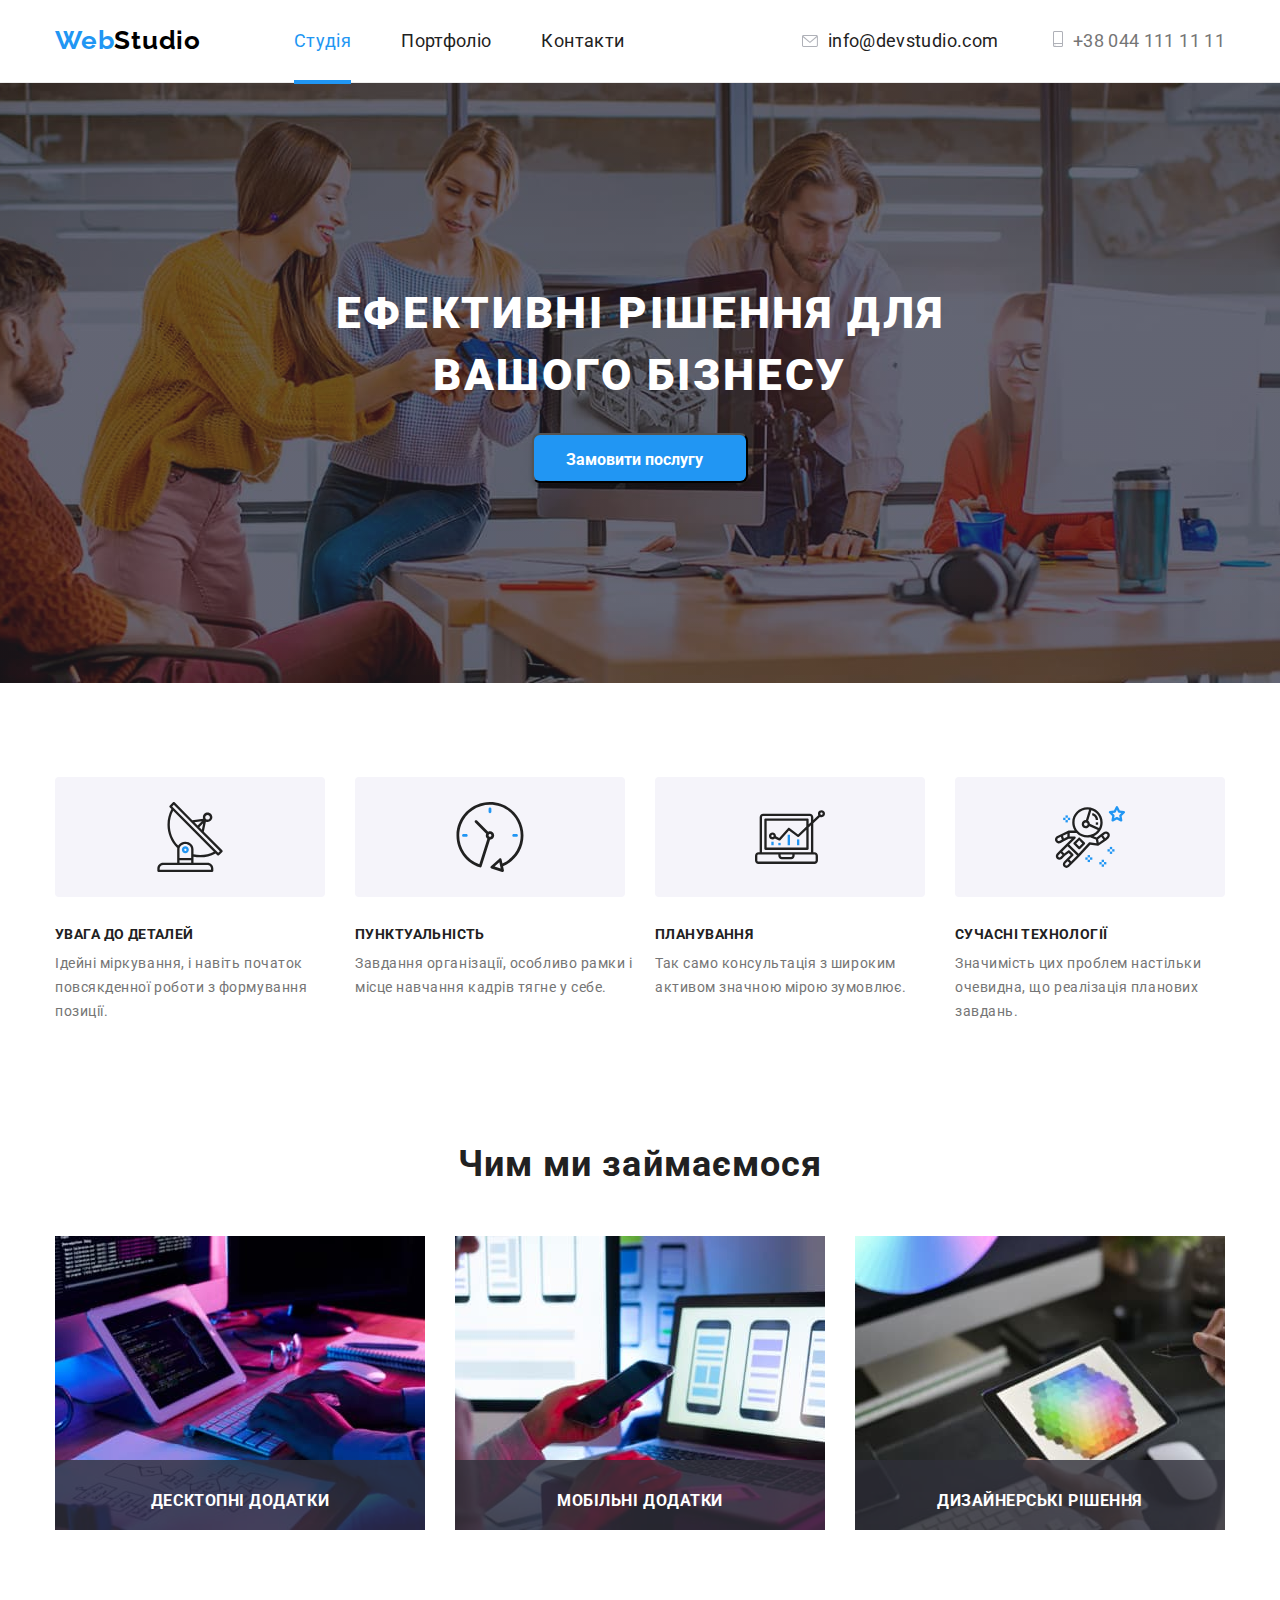
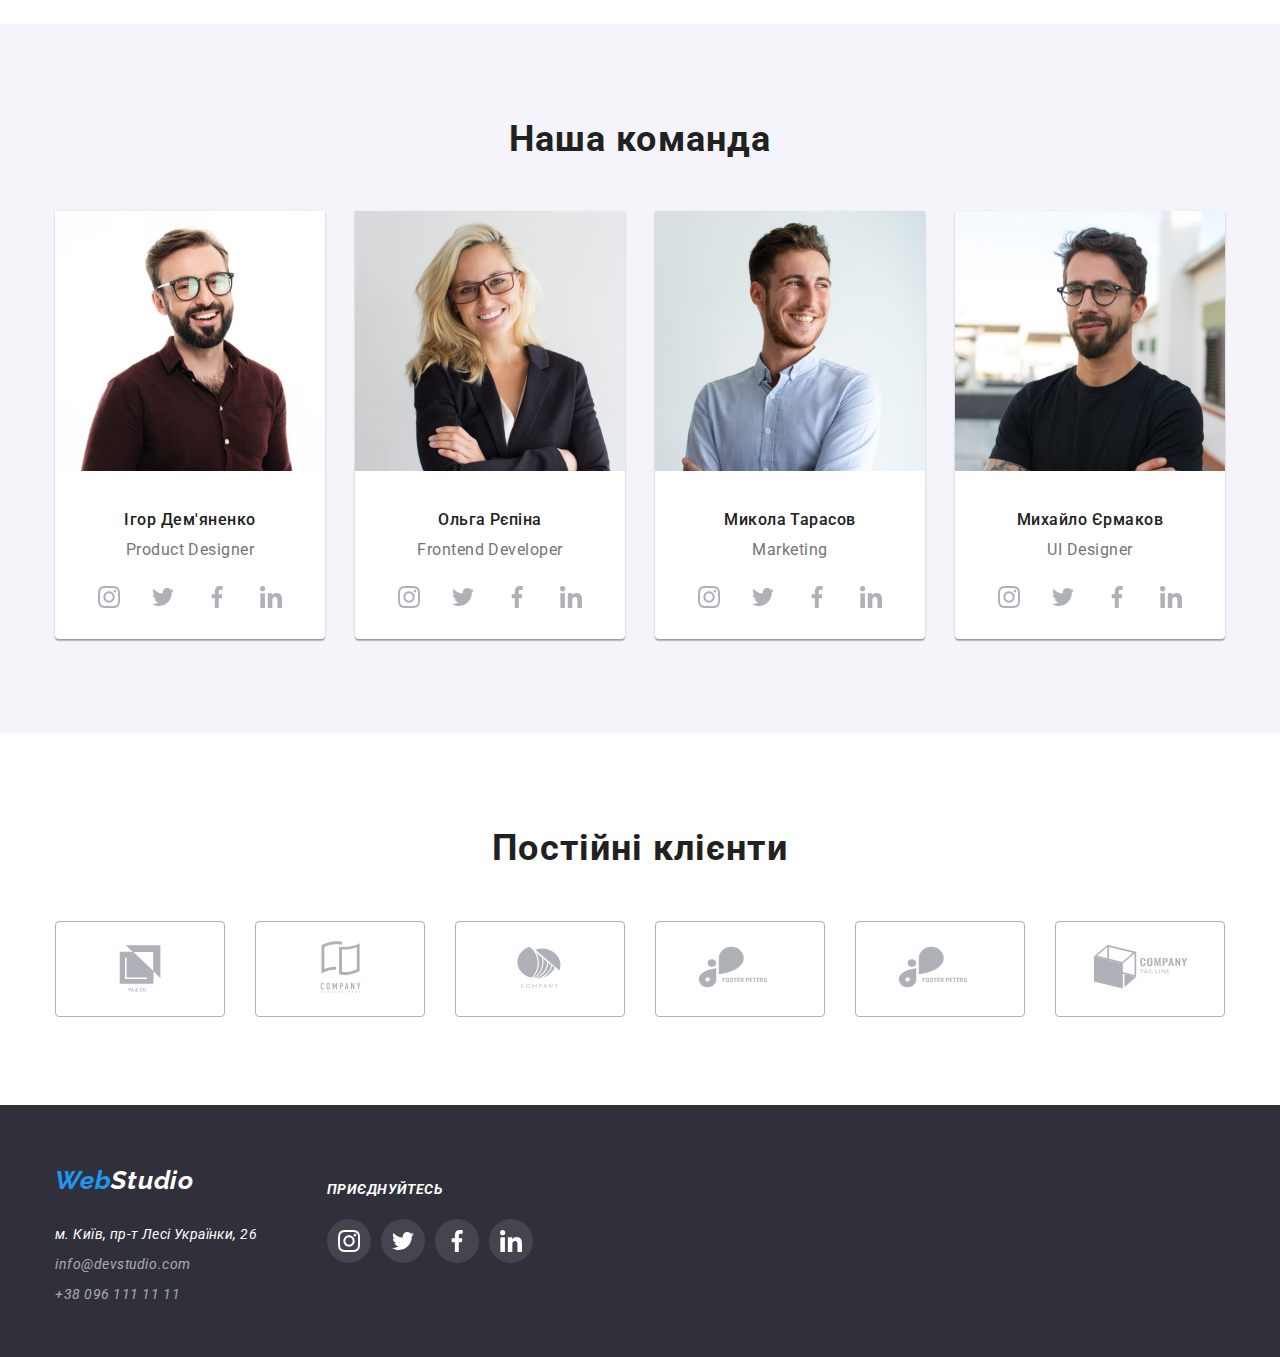
==== index.html @ 06e0d856 "hw5" ====
<!DOCTYPE html>

<html lang="uk">
  <head>
    <meta charset="UTF-8" />
    <meta http-equiv="X-UA-Compatible" content="IE=edge" />
    <meta name="viewport" content="width=device-width, initial-scale=1.0" />
    <link rel="preconnect" href="https://fonts.googleapis.com" />
    <link rel="preconnect" href="https://fonts.gstatic.com" crossorigin />
    <title>Студія</title>
    <link
      href="https://fonts.googleapis.com/css2?family=Raleway:wght@700&family=Roboto:wght@400;500;700;900&display=swap"
      rel="stylesheet"
    />
    <link
      rel="stylesheet"
      href="https://cdnjs.cloudflare.com/ajax/libs/modern-normalize/1.1.0/modern-normalize.css"
    />
    <link rel="stylesheet" href="./css/styles.css" />
  </head>

  <body class="page-body">
    <!--HEDER-->
    <header class="page-header">
      <div class="container">
        <a href="/" class="logotip">
          <span class="logo-web">Web</span
          ><span class="logo-studio">Studio</span>
        </a>
        <nav>
          <ul class="header-list list">
            <li class="item">
              <a href="./index.html" class="header-link link mail head"
                >Студія</a
              >
            </li>

            <li class="item">
              <a href="./portfolio.html" class="header-link link emphasis"
                >Портфоліо</a
              >
            </li>

            <li class="item">
              <a href="#" class="header-link link emphasis">Контакти</a>
            </li>
          </ul>
        </nav>
        <div class="header-contacts header-icon">
          <a href="mailto:info@devstudio.com" class="header-link link emphasis">
            <svg class="enveloper">
              <use href="./images/icons.svg#icon-envelope"></use></svg
            >info@devstudio.com</a
          >

          <a href="tel:+380441111111" class="tel header-link link emphasis"
            ><svg class="smartphone">
              <use
                class="emphasis"
                href="./images/icons.svg#icon-smartphone"
              ></use></svg
            >+38 044 111 11 11</a
          >
        </div>
      </div>
    </header>
    <!--замовлення послуги-->
    <main>
      <section class="order">
        <div class="container">
          <h1 class="tittle emphasis">ЕФЕКТИВНІ РІШЕННЯ ДЛЯ ВАШОГО БІЗНЕСУ</h1>
          <button class="buton emphasis" type="button" data-modal-open>
            Замовити послугу
          </button>
        </div>
      </section>

      <!--особливості команди-->
      <section class="descriptions">
        <div class="container">
          <ul class="description-list list">
            <li class="description-item">
              <a href="" class="descrip frame">
                <svg class="descrip-icon">
                  <use href="./images/icons.svg#icon-antenna"></use>
                </svg>
              </a>
              <h3 class="description emphasis">УВАГА ДО ДЕТАЛЕЙ</h3>
              <p class="description-text emphasis">
                Ідейні міркування, і навіть початок повсякденної роботи з
                формування позиції.
              </p>
            </li>

            <li class="description-item">
              <a href="" class="descrip frame">
                <svg class="descrip-icon">
                  <use href="./images/icons.svg#icon-clock"></use>
                </svg>
              </a>
              <h3 class="description emphasis">ПУНКТУАЛЬНІСТЬ</h3>

              <p class="description-text emphasis">
                Завдання організації, особливо рамки і місце навчання кадрів
                тягне у себе.
              </p>
            </li>

            <li class="description-item">
              <a href="" class="descrip frame">
                <svg class="descrip-icon">
                  <use href="./images/icons.svg#icon-diagram"></use>
                </svg>
              </a>
              <h3 class="description emphasis">ПЛАНУВАННЯ</h3>

              <p class="description-text emphasis">
                Так само консультація з широким активом значною мірою зумовлює.
              </p>
            </li>

            <li class="description-item">
              <a href="" class="descrip frame">
                <svg class="descrip-icon">
                  <use href="./images/icons.svg#icon-astronaut"></use>
                </svg>
              </a>
              <h3 class="description emphasis">СУЧАСНІ ТЕХНОЛОГІЇ</h3>
              <p class="description-text emphasis">
                Значимість цих проблем настільки очевидна, що реалізація
                планових завдань.
              </p>
            </li>
          </ul>
        </div>
      </section>

      <!--ABOUT-->
      <section class="about">
        <div class="container">
          <h3 class="work emphasis">Чим ми займаємося</h3>
          <ul class="gallery-images">
            <li class="work-img frame">
              <div class="about-work">
                <img
                  class="images-about"
                  src="./images/about1.jpg"
                  alt="keyboard"
                  width="370"
                />
                <div class="work-title emphasis frame">
                  <h3>ДЕСКТОПНІ ДОДАТКИ</h3>
                </div>
              </div>
            </li>
            <li class="work-img frame">
              <div class="about-work">
                <img
                  class="images-about"
                  src="./images/about2.jpg"
                  alt="cellphone"
                  width="370"
                />
                <div class="work-title emphasis frame">
                  <h3>МОБІЛЬНІ ДОДАТКИ</h3>
                </div>
              </div>
            </li>
            <li class="work-img frame">
              <div class="about-work">
                <img
                  class="images-about"
                  src="./images/about3.jpg"
                  alt="tablet"
                  width="370"
                />
                <div class="work-title emphasis frame">
                  <h3>ДИЗАЙНЕРСЬКІ РІШЕННЯ</h3>
                </div>
              </div>
            </li>
          </ul>
        </div>
      </section>

      <!--Команда-->
      <section class="team">
        <div class="container">
          <h3 class="our-team emphasis">Наша команда</h3>
          <ul class="gallery-team">
            <li class="team-cards frame">
              <img
                class="frame"
                src="./images/designer.jpg"
                alt="product designer"
                width="270"
              />
              <p class="team-people emphasis">Ігор Дем'яненко</p>
              <p class="team-career emphasis">Product Designer</p>
              <ul class="social-icons list">
                <li class="social-item">
                  <a href="" class="social-link">
                    <svg class="social-icon">
                      <use href="./images/icons.svg#icon-instagram"></use>
                    </svg>
                  </a>
                </li>
                <li class="social-item">
                  <a href="" class="social-link">
                    <svg class="social-icon">
                      <use href="./images/icons.svg#icon-twitter"></use>
                    </svg>
                  </a>
                </li>
                <li class="social-item">
                  <a href="" class="social-link">
                    <svg class="social-icon">
                      <use href="./images/icons.svg#icon-facebook"></use>
                    </svg>
                  </a>
                </li>
                <li class="social-item">
                  <a href="" class="social-link">
                    <svg class="social-icon">
                      <use href="./images/icons.svg#icon-linkedin"></use>
                    </svg>
                  </a>
                </li>
              </ul>
            </li>

            <li class="team-cards frame">
              <img
                class="frame"
                src="./images/developer.jpg"
                alt="frontend developer"
                width="270"
              />
              <p class="team-people emphasis">Ольга Рєпіна</p>
              <p class="team-career emphasis">Frontend Developer</p>
              <ul class="social-icons list">
                <li class="social-item">
                  <a href="" class="social-link">
                    <svg class="social-icon">
                      <use href="./images/icons.svg#icon-instagram"></use>
                    </svg>
                  </a>
                </li>
                <li class="social-item">
                  <a href="" class="social-link">
                    <svg class="social-icon">
                      <use href="./images/icons.svg#icon-twitter"></use>
                    </svg>
                  </a>
                </li>
                <li class="social-item">
                  <a href="" class="social-link">
                    <svg class="social-icon">
                      <use href="./images/icons.svg#icon-facebook"></use>
                    </svg>
                  </a>
                </li>
                <li class="social-item">
                  <a href="" class="social-link">
                    <svg class="social-icon">
                      <use href="./images/icons.svg#icon-linkedin"></use>
                    </svg>
                  </a>
                </li>
              </ul>
            </li>

            <li class="team-cards frame">
              <img
                class="frame"
                src="./images/marketing.jpg"
                alt="marketing"
                width="270"
              />
              <p class="team-people emphasis">Микола Тарасов</p>
              <p class="team-career emphasis">Marketing</p>
              <ul class="social-icons list">
                <li class="social-item">
                  <a href="" class="social-link">
                    <svg class="social-icon">
                      <use href="./images/icons.svg#icon-instagram"></use>
                    </svg>
                  </a>
                </li>
                <li class="social-item">
                  <a href="" class="social-link">
                    <svg class="social-icon">
                      <use href="./images/icons.svg#icon-twitter"></use>
                    </svg>
                  </a>
                </li>
                <li class="social-item">
                  <a href="" class="social-link">
                    <svg class="social-icon">
                      <use href="./images/icons.svg#icon-facebook"></use>
                    </svg>
                  </a>
                </li>
                <li class="social-item">
                  <a href="" class="social-link">
                    <svg class="social-icon">
                      <use href="./images/icons.svg#icon-linkedin"></use>
                    </svg>
                  </a>
                </li>
              </ul>
            </li>

            <li class="team-cards frame">
              <img
                class="frame"
                src="./images/uldesigner.jpg"
                alt="uldesigner"
                width="270"
              />
              <p class="team-people emphasis">Михайло Єрмаков</p>
              <p class="team-career emphasis">UI Designer</p>
              <ul class="social-icons list">
                <li class="social-item">
                  <a href="" class="social-link">
                    <svg class="social-icon">
                      <use href="./images/icons.svg#icon-instagram"></use>
                    </svg>
                  </a>
                </li>
                <li class="social-item">
                  <a href="" class="social-link">
                    <svg class="social-icon">
                      <use href="./images/icons.svg#icon-twitter"></use>
                    </svg>
                  </a>
                </li>
                <li class="social-item">
                  <a href="" class="social-link">
                    <svg class="social-icon">
                      <use href="./images/icons.svg#icon-facebook"></use>
                    </svg>
                  </a>
                </li>
                <li class="social-item">
                  <a href="" class="social-link">
                    <svg class="social-icon">
                      <use href="./images/icons.svg#icon-linkedin"></use>
                    </svg>
                  </a>
                </li>
              </ul>
            </li>
          </ul>
        </div>
      </section>
      <!-- Regular clients -->
      <section class="clients">
        <div class="container">
          <h3 class="clients-title emphasis">Постійні клієнти</h3>
          <ul class="regular-clients">
            <li class="client">
              <svg class="client-logo">
                <use href="./images/icons.svg#icon-logo-1"></use>
              </svg>
            </li>
            <li class="client">
              <svg class="client-logo">
                <use href="./images/icons.svg#icon-logo-2"></use>
              </svg>
            </li>
            <li class="client">
              <svg class="client-logo">
                <use href="./images/icons.svg#icon-logo-3"></use>
              </svg>
            </li>
            <li class="client">
              <svg class="client-logo">
                <use href="./images/icons.svg#icon-logo-4"></use>
              </svg>
            </li>
            <li class="client">
              <svg class="client-logo">
                <use href="./images/icons.svg#icon-logo-5"></use>
              </svg>
            </li>
            <li class="client">
              <svg class="client-logo">
                <use href="./images/icons.svg#icon-logo-6"></use>
              </svg>
            </li>
          </ul>
        </div>
      </section>
    </main>

    <!--Footer-->
    <footer class="footer">
      <div class="container cont">
        <address>
          <div class="footer-block">
            <div class="block">
              <ul class="list box">
                <li class="logotip-second">
                  <span class="logo-web-second">Web</span
                  ><span class="logo-studio-second">Studio</span>
                </li>

                <li>
                  <a
                    class="maps"
                    href="https://goo.gl/maps/9NoriihRHonXsbu39"
                    target="_blank"
                    rel="noopener noreferrer nofolow"
                    >м. Київ, пр-т Лесі Українки, 26</a
                  >
                </li>

                <li>
                  <a href="mailto:info@devstudio.com" class="contact-link"
                    >info@devstudio.com</a
                  >
                </li>

                <li>
                  <a href="tel:+380961111111" class="contact-link"
                    >+38 096 111 11 11</a
                  >
                </li>
              </ul>
            </div>
            <div class="block-one">
              <p class="add emphasis">ПРИЄДНУЙТЕСЬ</p>
              <ul class="footer-social-icons list">
                <li class="footer-icons">
                  <a href="" class="footer-link">
                    <svg class="foot-icon">
                      <use href="./images/icons.svg#icon-instagram"></use>
                    </svg>
                  </a>
                </li>
                <li class="footer-icons">
                  <a href="" class="footer-link">
                    <svg class="foot-icon">
                      <use href="./images/icons.svg#icon-twitter"></use>
                    </svg>
                  </a>
                </li>
                <li class="footer-icons">
                  <a href="" class="footer-link">
                    <svg class="foot-icon">
                      <use href="./images/icons.svg#icon-facebook"></use>
                    </svg>
                  </a>
                </li>
                <li class="footer-icons">
                  <a href="" class="footer-link">
                    <svg class="foot-icon">
                      <use href="./images/icons.svg#icon-linkedin"></use>
                    </svg>
                  </a>
                </li>
              </ul>
            </div>
          </div>
        </address>
      </div>
    </footer>
    <div class="modal-backdrop is-hidden" data-modal>
      <div class="modal">
        <div class="close-sign" data-modal-close>Х</div>
      </div>
    </div>
    <script src="./js/modal.js"></script>
  </body>
</html>
---- css/styles.css ----
:root {
  --primary-text-color: rgba(0, 0, 0, 0.8); /* вторинний колір тексту;*/
  --title-text-color: #212121; /* колір основного тексту #212121 */
  --accent-color: #2196f3; /* акцент #18A0FB */
  --pimary-white-color: #ffffff;
}

body {
  background-color: var(--primary-white-color);
  color: var(--primary-text-color);
  font-family: Roboto, sans-serif;
  letter-spacing: 0.03em;
  font-size: 18px;
  line-height: 1.67;
}

h1,
h2,
h3,
p {
  margin: 0;
}

.container {
  width: 1200px;
  margin-left: auto;
  margin-right: auto;
  padding: 0 15px;
  /*outline: 1px solid red;*/
}

.header-list {
  display: flex; /***ставить елемент ul в один рядок***/
}

/* знімає крапки */
.list {
  list-style: none;
  padding-left: 0;
  margin: 0;
}
/* робить усім li в класі лівий відступ крім першого */
.header-list .item:not(:first-child) {
  margin-left: 50px;
}
/* розтягує текст рядком */
.page-header {
  background: #ffffff;
  border-bottom: 1px solid #ececec;
}

.page-header .container {
  display: flex; /* розтягує ,блоковий елемент рядком */
  align-items: center; /*вирівнює по центру*/
}

/***задає стиль логотипу***/
.logo {
  position: absolute;
}
.logotip {
  margin-bottom: 24px;
  margin-top: 25px;
  margin-right: 93px;
  text-decoration: none;
  cursor: pointer;
}

.logotip:hover {
  text-decoration: underline #2196f3;
}
.logotip:focus {
  outline: 2px solid #2196f3;
}

.logo-web {
  font-family: "Raleway";
  font-weight: 700;
  font-size: 26px;
  line-height: 1.2;
  letter-spacing: 0.03em;
  color: #2196f3;
}

.logo-studio {
  font-family: "Raleway";
  font-weight: 700;
  font-size: 26px;
  line-height: 1.2;
  letter-spacing: 0.03em;
  color: #000000;
}

/***задає стилі студія,портфоліо,контакти***/
.header-link {
  height: 16px;
  line-height: 1.1;
  letter-spacing: 0.02em;
  color: #212121;
  margin-right: 30;
  margin-top: 32;
}

.header-link:hover,
.header-link:focus {
  color: var(--accent-color);
}

.header-list .head {
  position: relative;
}
.header-list .head::after {
  content: "";
  display: block;
  background: #2196f3;
  height: 4px;
  bottom: 0;
  left: 0;
  width: 100%;
  position: absolute;
  top: 50px;
}

.link {
  text-decoration: none;
}

/***задає стилі номеру телефону***/
.header-contacts {
  margin-left: auto;
}
.tel {
  color: #757575;
  margin-left: 50px;
}
.mail {
  color: #2196f3;
}

.enveloper {
  width: 16px;
  height: 12px;
  fill: #afb1b8;
  margin-right: 10px;
}

.smartphone {
  width: 10px;
  height: 16px;
  fill: #afb1b8;
  margin-right: 10px;
}

.smartphone:hover {
  fill: #2196f3;
}

.enveloper:hover {
  fill: #2196f3;
}

/********************** задає фон під заголовок і кнопку *************************/
.order {
  max-width: 1600px;
  height: 600px;
  padding-top: 200px;
  padding-bottom: 200px;
  margin-left: auto;
  margin-right: auto;
  background-color: #c4c4c4;

  background-image: linear-gradient(
      rgba(47, 48, 58, 0.4),
      /* задає лінійний градієнт*/ rgba(47, 48, 58, 0.4)
    ),
    url(../images/heroimg.jpg); /*вставляє картинку*/
  background-size: 1600px;
  background-repeat: no-repeat;
  background-position: center;
}

/* Ефективні рішення для вашого бізнесу */
.tittle {
  width: 696px;
  height: 120px;
  margin: 0 auto;
  justify-content: center;
  align-items: center;
  text-align: center;
  font-weight: 900;
  font-size: 44px;
  line-height: 1.4;
  letter-spacing: 0.06em;
  color: #ffffff;
  margin-bottom: 30px;
}

/* Замовити послугу*****кнопка******* */
.buton {
  width: 216px;
  height: 50px;
  left: 692px;
  top: 430px;
  display: flex;

  font-weight: 700;
  font-size: 16px;
  list-style-type: none;
  line-height: 1.9;
  text-align: center;
  color: #ffffff;

  display: flex;
  cursor: pointer;
  background: #2196f3;
  box-shadow: 0px 4px 4px rgba(0, 0, 0, 0.15);
  margin: 0 auto;
  padding: 10px 32px;
}

/*особливості команди*/
.descriptions {
  padding: 94px 0px 118px 0px;
}

.description-list {
  display: flex; /***ставить елемент ul в один рядок***/
  width: 1170px;
  height: 248px;
}

.description {
  font-weight: 700;
  font-size: 14px;
  line-height: 1.1;
  letter-spacing: 0.03em;
  text-transform: uppercase;
  color: #212121;
  margin: 0px 30px 10px 0px;
  padding-top: 0px;
}
.description:nth-child(n4) {
  margin-right: 0px;
}

.description-text {
  font-weight: 400;
  font-size: 14px;
  line-height: 1.7;
  color: #757575;
}

.descrip {
  display: flex;
  width: 270px;
  height: 120px;
  background: #f5f4fa;
  border-radius: 4px;
  margin-bottom: 30px;
  margin-right: 30px;
  align-items: center;
  justify-content: center;
}
.descrip-icon {
  width: 70px;
  height: 70px;
  fill: #212121;
}

.descrip-icon:focus,
.descrip-icon:hover {
  fill: #2196f3;
}

.emphasis:focus,
.emphasis:hover {
  text-decoration: underline 3px solid #2196f3;
}

.frame:hover {
  outline: 3px solid #2196f3;
}

/****************ABOUT**************/
.about {
  width: 1170px 0px;
}

.work {
  font-weight: 700;
  font-size: 36px;
  line-height: 1.2;
  letter-spacing: 0.03em;
  color: #212121;
  text-align: center;
  margin: 0px;
  margin-bottom: 50px;
}

.gallery-images {
  width: 1170px;
  display: flex;
  padding-bottom: 94px;
  padding-left: 0px;
  margin: 0;
  list-style: none;
}

.work-img {
  width: 370px;
  height: 294px;
  flex-basis: calc((100% - 370px) / 3);
  text-transform: uppercase;
  margin-right: 30px;
  text-align: center;
}

.work-img:nth-child(1) {
  margin-left: 0px; /*першому елементу 215рх зліва */
}

.work-img:nth-child(3) {
  margin-right: -30px; /* 3 елементу -30рх зправа */
}

.images-about {
  display: block;
}

.about-work {
  position: relative;
  overflow: hidden;
}
.work-title {
  background-color: rgba(47, 48, 58, 0.8);
  position: absolute;
  bottom: 0;
  right: 0;
  left: 0;
  align-items: center;
  color: #ffffff;
  font-size: 14px;
  width: 370px;
  height: 70px;
  padding-top: 27px;
}

/******team********/

.team {
  background: #f5f4fa;
}

.our-team {
  font-weight: 700;
  font-size: 36px;
  line-height: 1.2;
  letter-spacing: 0.03em;
  text-align: center;
  color: #212121;
  margin-top: 0px;
  margin-bottom: 50px;
  padding-top: 94px;
}

.gallery-team {
  display: flex;
  list-style: none;
  padding-bottom: 94px;
  padding-left: 0px;
  margin-top: 0px;
  margin-bottom: 0px;
}
.team-cards {
  flex-basis: calc((100% - 270px) / 4);
  margin-right: 30px;
}

.team-people {
  font-weight: 500;
  font-size: 16px;
  line-height: 1.2;
  text-align: center;
  letter-spacing: 0.03em;
  color: #212121;
  margin-top: 30px;
  margin-bottom: 10px;
}
.team-career {
  font-weight: 400;
  font-size: 16px;
  line-height: 1.2;
  text-align: center;
  letter-spacing: 0.03em;
  color: #757575;
}

.team-cards {
  width: 270px;
  height: 428px;
  background: #ffffff;
  box-shadow: 0px 1px 3px rgba(0, 0, 0, 0.12), 0px 1px 1px rgba(0, 0, 0, 0.14),
    0px 2px 1px rgba(0, 0, 0, 0.2);
  border-radius: 0px 0px 4px 4px;
  padding-bottom: 94px;
}

.team-cards:nth-child(4n) {
  margin-right: -30px; /*4 елементу -30рх зправа */
}

.gallery-team .social-icons {
  display: flex;
  margin-top: 16px;
  justify-content: center;
}

.gallery-team .social-item {
  width: 44px;
  height: 44px;
  margin-right: 10px;
  cursor: pointer;
}
.gallery-team .social-item:last-child {
  margin-right: 0px;
}

.gallery-team .social-link {
  width: 100%; /*задає розміри і властивості <a>*/
  height: 100%;
  background: #ffffff;
  border-radius: 50%;
  display: flex;
  align-items: center;
  justify-content: center;
}
.social-link:hover {
  background-color: #2196f3;
}

.social-link:hover .social-icon {
  fill: #ffffff;
}

.social-icon {
  width: 22px;
  height: 22px;
  fill: #afb1b8;
}

/***********regular clients****************/

.regular-clients {
  display: flex; /***ставить елемент ul в один рядок***/
  width: 1170px;
  height: 184px;
  list-style: none;
  cursor: pointer;
  margin: 0px;
  padding-left: 0px;
}

.clients-title {
  font-weight: 700;
  font-size: 36px;
  line-height: 1.2;
  text-align: center;
  letter-spacing: 0.03em;
  color: #212121;
  padding-bottom: 50px;
  padding-top: 94px;
}

.client {
  width: 170px;
  height: 92px;
  border: 1px solid #afb1b8;
  border-radius: 4px;
  margin-right: 30px;
  padding-bottom: 94px;
}
.client:last-child {
  margin-right: 0px;
}

.client-logo {
  fill: #afb1b8;
  width: 106px;
  height: 60px;
  margin: 16px 32px;
}
.client:hover {
  border: 1px solid #2196f3;
}

.client-logo:hover {
  fill: #2196f3;
}

/***********footer****************/
.footer {
  height: 252px;
  padding: 0;
  background: #2f303a;
}
.cont {
  display: flex;
  align-items: baseline;
}
.block {
  margin-right: 70px;
}
.footer-social-icons {
  display: flex;
}

.add {
  font-weight: 700;
  font-size: 14px;
  line-height: 1.4;
  letter-spacing: 0.03em;
  text-transform: uppercase;
  color: #ffffff;
  margin-top: 75px;
  margin-bottom: 20px;
}

.footer-block {
  display: flex;
}

.footer-icons {
  width: 44px;
  height: 44px;
  margin-right: 10px;
  cursor: pointer;
}
.footer-icons:last-child {
  margin-right: 0px;
}

.footer-link {
  width: 100%; /*задає розміри і властивості <a>*/
  height: 100%;
  background: rgba(255, 255, 255, 0.1);
  border-radius: 50%;
  display: flex;
  align-items: center;
  justify-content: center;
}
.footer-link:hover {
  background-color: #2196f3;
}
.footer-link:hover .foot-icon {
  fill: #ffffff;
}

.foot-icon {
  width: 22px;
  height: 22px;
  fill: #ffffff;
}

.maps {
  font-weight: 400;
  font-size: 14px;
  line-height: 1.7;
  letter-spacing: 0.03em;
  color: #ffffff;
  margin-bottom: 8px;

  text-decoration: none;
}
.contact-link {
  font-weight: 400;
  font-size: 14px;
  line-height: 1.7;
  color: rgba(255, 255, 255, 0.6);
  text-decoration: none;
}
.maps:hover {
  color: #2196f3;
  text-decoration: underline;
}
.contact-link:hover {
  color: #2196f3;
  text-decoration: underline;
}
.maps:focus {
  outline: 2px solid #2196f3;
}
.contact-link:focus {
  outline: 2px solid #2196f3;
}

.logotip-second {
  text-decoration: none;
  cursor: pointer;
  margin-top: 60px;
  margin-bottom: 20px;
}
.logotip-second:hover {
  text-decoration: underline #2196f3;
}
.logotip-second:focus {
  outline: 2px solid #2196f3;
}
.logo-web-second {
  font-family: "Raleway";
  font-weight: 700;
  font-size: 26px;
  line-height: 1.2;
  letter-spacing: 0.03em;
  color: #2196f3;
}
.logo-studio-second {
  font-family: "Raleway";
  font-weight: 700;
  font-size: 26px;
  line-height: 1.2;
  letter-spacing: 0.03em;
  color: #ffffff;
}

/*******************************porfolio************************************/
.btn {
  padding-top: 94px;
  padding-bottom: 94px;
}

.button-portfolio {
  height: 54px;
  top: 174px;
  display: flex;
  font-weight: 500;
  list-style-type: none;
  font-size: 16px;
  line-height: 1.6;
  text-align: center;
  color: #212121;
}

.buton,
.button-oll,
.button-web,
.button-addition,
.button-design,
.button-marceting {
  border-radius: 8px;
}

.button-oll {
  width: 73px;
  height: 38px;
  left: 515px;
  top: 208px;
  outline: none;
  border: none;
  cursor: pointer;
  font-weight: 500;
  font-size: 16px;
  line-height: 1.6;
  text-align: center;
  letter-spacing: 0.03em;
  color: #212121;
  padding: 6px 25px;
  margin: 0px 8px 0px 300px;
}

.button-oll:hover {
  outline: none;
  border: none;
  background: #2196f3;
  text-align: center;
  letter-spacing: 0.03em;
  color: #ffffff;
}
.button-oll:focus {
  outline: none;
  border: none;
  filter: drop-shadow(0px 4px 4px rgba(0, 0, 0, 0.25));
}

.button-web {
  width: 125px;
  height: 38px;
  left: 596px;
  top: 208px;
  outline: none;
  border: none;
  cursor: pointer;
  font-weight: 500;
  font-size: 16px;
  line-height: 1.6;
  text-align: center;
  letter-spacing: 0.03em;
  color: #212121;
  margin: 0px 8px 0px 0px;
}
.button-web:hover {
  outline: none;
  border: none;
  background: #2196f3;
  text-align: center;
  letter-spacing: 0.03em;
  color: #ffffff;
}
.button-web:focus {
  outline: none;
  border: none;
  filter: drop-shadow(0px 4px 4px rgba(0, 0, 0, 0.25));
}

.button-addition {
  width: 112px;
  height: 38px;
  left: 729px;
  top: 208px;
  outline: none;
  border: none;
  cursor: pointer;
  font-weight: 500;
  font-size: 16px;
  line-height: 1.6;
  text-align: center;
  letter-spacing: 0.03em;
  color: #212121;
  margin: 0px 8px 0px 0px;
}
.button-addition:hover {
  outline: none;
  border: none;
  background: #2196f3;
  text-align: center;
  letter-spacing: 0.03em;
  color: #ffffff;
}
.button-addition:focus {
  outline: none;
  border: none;
  filter: drop-shadow(0px 4px 4px rgba(0, 0, 0, 0.25));
}

.button-design {
  width: 103px;
  height: 38px;
  left: 849px;
  top: 208px;
  outline: none;
  border: none;
  cursor: pointer;
  font-weight: 500;
  font-size: 16px;
  line-height: 1.6;
  text-align: center;
  letter-spacing: 0.03em;
  color: #212121;
  margin: 0px 8px 0px 0px;
}
.button-design:hover {
  outline: none;
  border: none;
  background: #2196f3;
  text-align: center;
  letter-spacing: 0.03em;
  color: #ffffff;
}
.button-design:focus {
  outline: none;
  border: none;
  filter: drop-shadow(0px 4px 4px rgba(0, 0, 0, 0.25));
}

.button-marceting {
  width: 130px;
  height: 38px;
  left: 960px;
  top: 208px;
  outline: none;
  border: none;
  cursor: pointer;
  font-weight: 500;
  font-size: 16px;
  line-height: 1.6;
  text-align: center;
  letter-spacing: 0.03em;
  color: #212121;
  margin: 0px 8px 0px 0px;
}

.button-marceting:hover {
  outline: none;
  border: none;
  background: #2196f3;
  text-align: center;
  letter-spacing: 0.03em;
  color: #ffffff;
}
.button-marceting:focus {
  outline: none;
  border: none;
  filter: drop-shadow(0px 4px 4px rgba(0, 0, 0, 0.25));
}

.projekt-page {
  position: relative;
  cursor: pointer;
}

.img-wrapper {
  position: relative;
  overflow: hidden;
}

.pro-description {
  background: rgba(33, 150, 243, 0.9);
  position: absolute;
  width: 370px;
  height: 294px;
  top: 0;
  left: 0;
  right: 0;
  bottom: 0;
  padding: 63px 24px;
  cursor: pointer;
  display: flex;
  justify-content: center;
  align-items: center;
  color: #ffffff;
  font-size: 18px;
  line-height: 1.56;
  transform: translateY(100%);
  transition: transform 250ms cubic-bezier(0.4, 0, 0.2, 1);
}

.projekt-cards .projekt-page:hover .pro-description {
  transform: translateY(0);
}

/***************************cards********************************/
.pro {
  width: 1170px;
  display: flex;
  padding: 0px;
}

.projekt-cards {
  list-style: none; /* знімає крапки */
  display: flex; /***ставить елемент ul в один рядок***/
  flex-wrap: wrap; /*розбиває елементи по рядках*/
  margin: 0px;
  padding: 0px;
}

.projekt-cards img {
  display: block;
}

.projekt-page {
  height: 404px;
  width: 370px;
  background: #ffffff;
  border: 1px solid #eeeeee;
  margin-right: 30px;
  margin-bottom: 30px;
}
.projekt-page:nth-child(3n + 3) {
  margin-right: -15px; /*кожному третьому елементу -15рх зправа* */
}
.projekt-page:nth-child(n + 7) {
  margin-bottom: 0px; /*кожному елементу починаючи з сьомого 0рх знизу */
}

.projekt-page:hover,
.projekt-page:focus {
  border: 1px solid #eeeeee;
  box-shadow: 0px 1px 1px rgba(0, 0, 0, 0.12), 0px 4px 4px rgba(0, 0, 0, 0.06),
    1px 4px 6px rgba(0, 0, 0, 0.16);
}

.projekt {
  font-weight: 700;
  font-size: 18px;
  line-height: 2;
  color: #212121;
  margin: 20px 24px 4px;
}

.project-description {
  font-weight: 400;
  font-size: 16px;
  line-height: 1.9;
  color: #757575;
  margin: 0px 24px;
}
.picture {
  width: 370px;
  height: 294px;
  left: 1015px;
  top: 1130px;
  display: block;
}

/***************************modal********************************/
.modal-backdrop {
  position: fixed; /*задає фон під модальне вікно*/
  top: 0;
  bottom: 0;
  left: 0;
  right: 0;
  background: rgba(0, 0, 0, 0.2);
  transition: opacity 250ms, visibility 250ms;
}

.modal-backdrop.is-hidden .modal {
  opacity: 1;
  pointer-events: none;
}

.modal {
  position: absolute;
  top: 50%;
  left: 50%;
  transform: translate(-50%, -50%);
  width: 528px;
  height: 581px;
  transition: transform 250ms linear;
  background: #ffffff;
  box-shadow: 0px 1px 3px rgba(0, 0, 0, 0.12), 0px 1px 1px rgba(0, 0, 0, 0.14),
    0px 2px 1px rgba(0, 0, 0, 0.2);
  border-radius: 4px;
}

.modal .close-sign {
  position: absolute;
  display: flex;
  justify-content: center;
  cursor: pointer;
  align-items: center;
  top: 10px;
  right: 10px;
  width: 30px;
  height: 30px;
  border: 1px solid #000000;
  border-radius: 50%;
}

.is-hidden {
  visibility: hidden;
  opacity: 0;
  pointer-events: none;
}
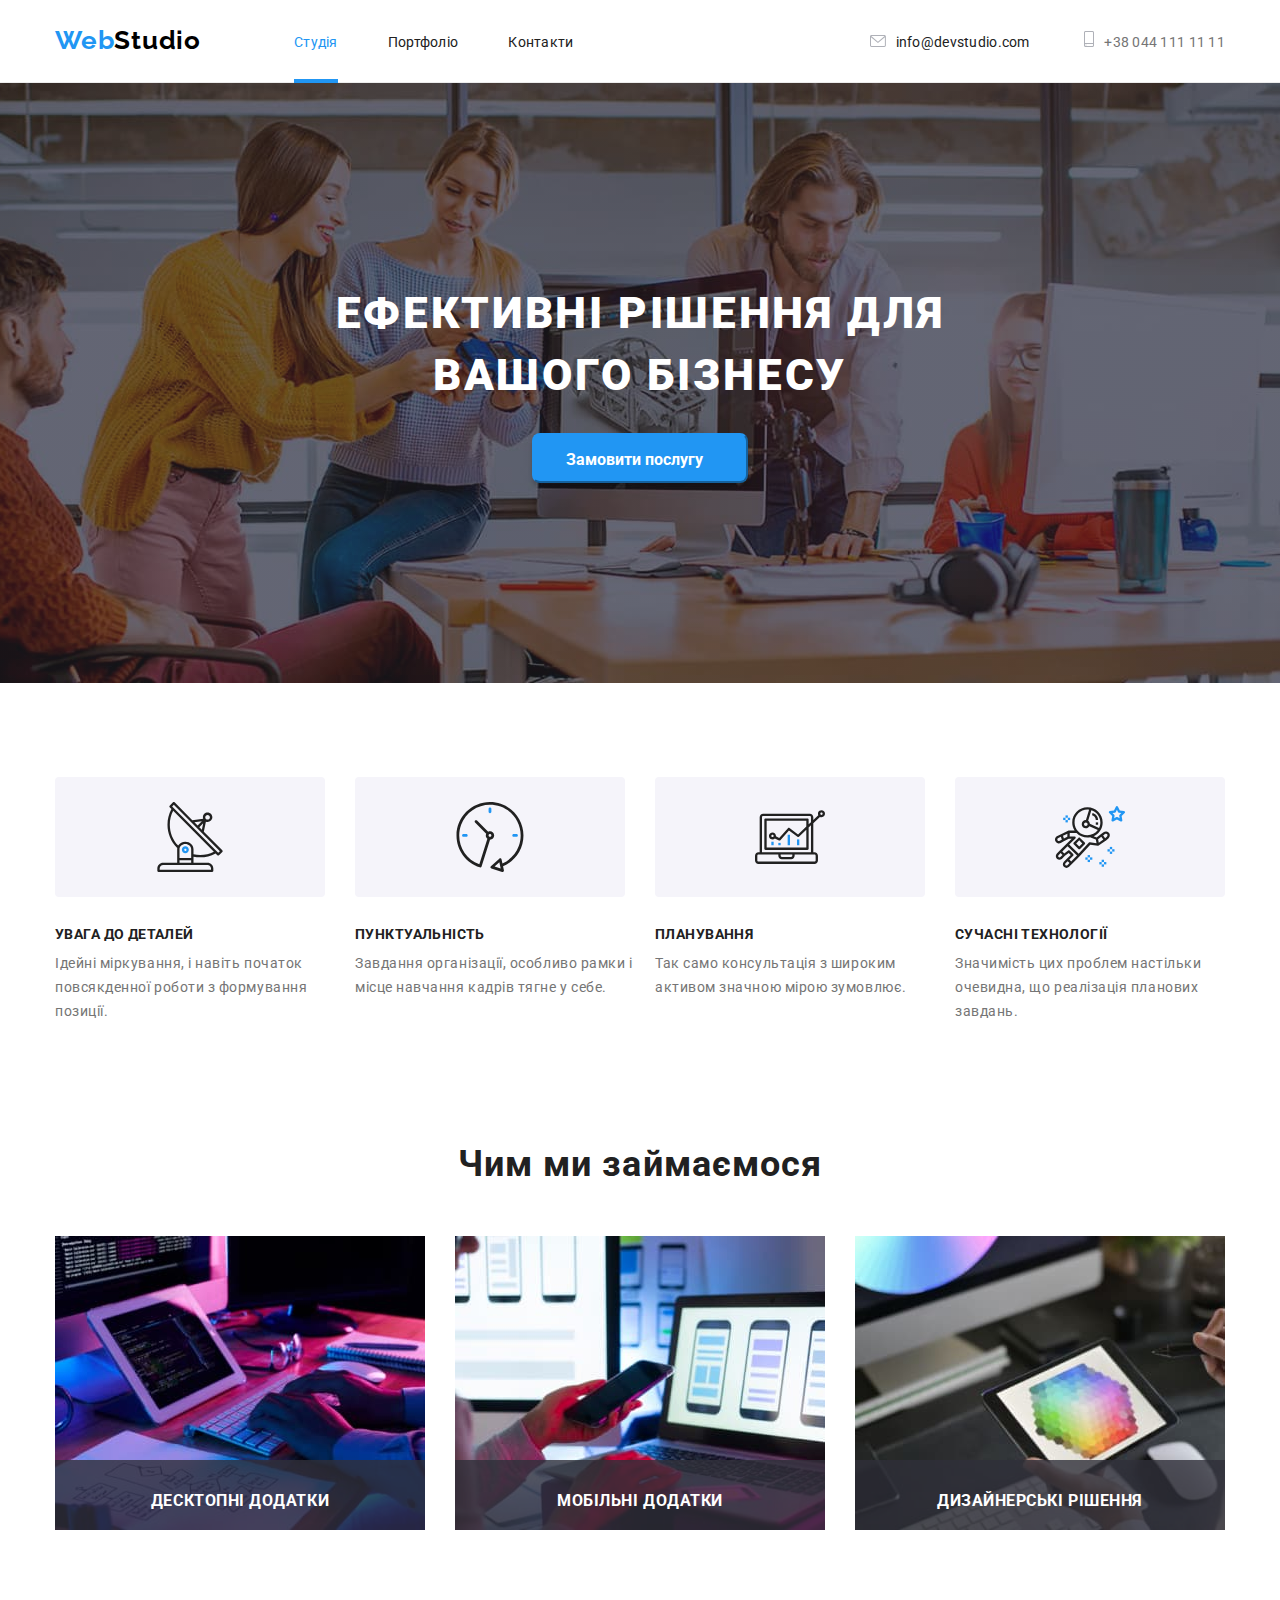
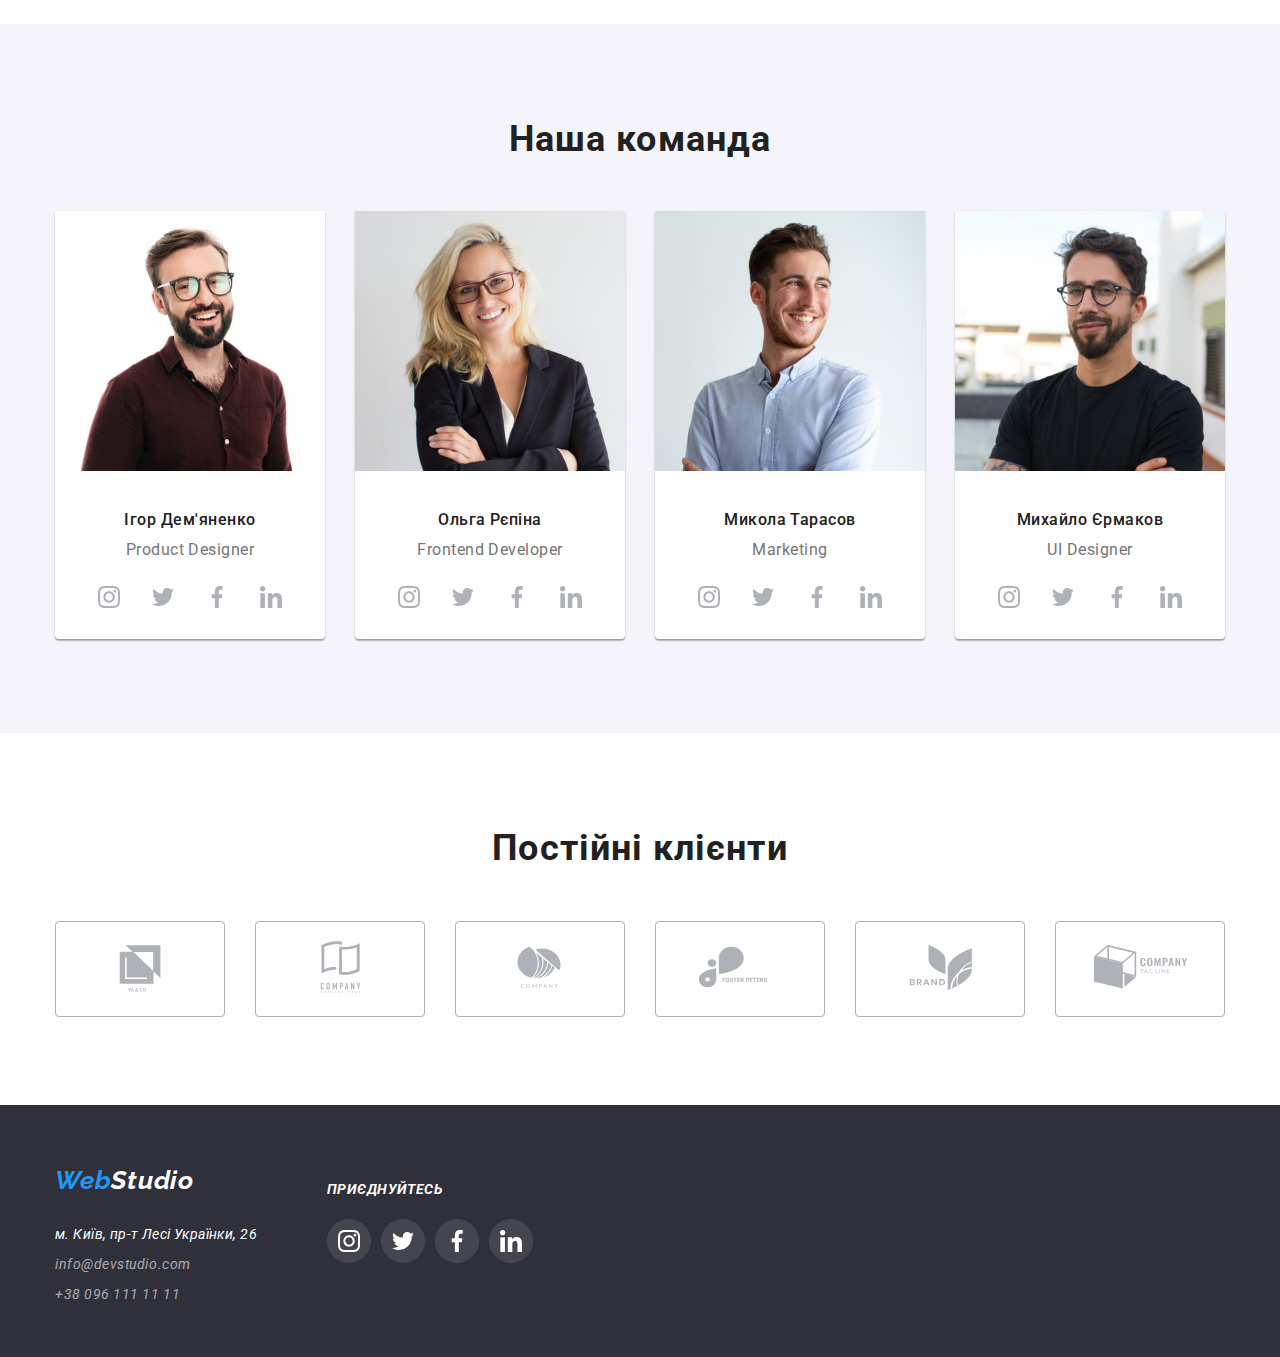
==== commit d5ee3ab3: "home work  5" ====
--- a/index.html
+++ b/index.html
@@ -36,29 +36,24 @@
             </li>
 
             <li class="item">
-              <a href="./portfolio.html" class="header-link link emphasis"
-                >Портфоліо</a
-              >
+              <a href="./portfolio.html" class="header-link link">Портфоліо</a>
             </li>
 
             <li class="item">
-              <a href="#" class="header-link link emphasis">Контакти</a>
+              <a href="#" class="header-link link">Контакти</a>
             </li>
           </ul>
         </nav>
         <div class="header-contacts header-icon">
-          <a href="mailto:info@devstudio.com" class="header-link link emphasis">
+          <a href="mailto:info@devstudio.com" class="header-link link">
             <svg class="enveloper">
               <use href="./images/icons.svg#icon-envelope"></use></svg
             >info@devstudio.com</a
           >
 
-          <a href="tel:+380441111111" class="tel header-link link emphasis"
+          <a href="tel:+380441111111" class="tel header-link link"
             ><svg class="smartphone">
-              <use
-                class="emphasis"
-                href="./images/icons.svg#icon-smartphone"
-              ></use></svg
+              <use href="./images/icons.svg#icon-smartphone"></use></svg
             >+38 044 111 11 11</a
           >
         </div>
@@ -68,8 +63,8 @@
     <main>
       <section class="order">
         <div class="container">
-          <h1 class="tittle emphasis">ЕФЕКТИВНІ РІШЕННЯ ДЛЯ ВАШОГО БІЗНЕСУ</h1>
-          <button class="buton emphasis" type="button" data-modal-open>
+          <h1 class="tittle">ЕФЕКТИВНІ РІШЕННЯ ДЛЯ ВАШОГО БІЗНЕСУ</h1>
+          <button class="buton" type="button" data-modal-open>
             Замовити послугу
           </button>
         </div>
@@ -80,53 +75,53 @@
         <div class="container">
           <ul class="description-list list">
             <li class="description-item">
-              <a href="" class="descrip frame">
+              <a href="" class="descrip">
                 <svg class="descrip-icon">
                   <use href="./images/icons.svg#icon-antenna"></use>
                 </svg>
               </a>
-              <h3 class="description emphasis">УВАГА ДО ДЕТАЛЕЙ</h3>
-              <p class="description-text emphasis">
+              <h3 class="description">УВАГА ДО ДЕТАЛЕЙ</h3>
+              <p class="description-text">
                 Ідейні міркування, і навіть початок повсякденної роботи з
                 формування позиції.
               </p>
             </li>
 
             <li class="description-item">
-              <a href="" class="descrip frame">
+              <a href="" class="descrip">
                 <svg class="descrip-icon">
                   <use href="./images/icons.svg#icon-clock"></use>
                 </svg>
               </a>
-              <h3 class="description emphasis">ПУНКТУАЛЬНІСТЬ</h3>
-
-              <p class="description-text emphasis">
+              <h3 class="description">ПУНКТУАЛЬНІСТЬ</h3>
+
+              <p class="description-text">
                 Завдання організації, особливо рамки і місце навчання кадрів
                 тягне у себе.
               </p>
             </li>
 
             <li class="description-item">
-              <a href="" class="descrip frame">
+              <a href="" class="descrip">
                 <svg class="descrip-icon">
                   <use href="./images/icons.svg#icon-diagram"></use>
                 </svg>
               </a>
-              <h3 class="description emphasis">ПЛАНУВАННЯ</h3>
-
-              <p class="description-text emphasis">
+              <h3 class="description">ПЛАНУВАННЯ</h3>
+
+              <p class="description-text">
                 Так само консультація з широким активом значною мірою зумовлює.
               </p>
             </li>
 
             <li class="description-item">
-              <a href="" class="descrip frame">
+              <a href="" class="descrip">
                 <svg class="descrip-icon">
                   <use href="./images/icons.svg#icon-astronaut"></use>
                 </svg>
               </a>
-              <h3 class="description emphasis">СУЧАСНІ ТЕХНОЛОГІЇ</h3>
-              <p class="description-text emphasis">
+              <h3 class="description">СУЧАСНІ ТЕХНОЛОГІЇ</h3>
+              <p class="description-text">
                 Значимість цих проблем настільки очевидна, що реалізація
                 планових завдань.
               </p>
@@ -138,9 +133,9 @@
       <!--ABOUT-->
       <section class="about">
         <div class="container">
-          <h3 class="work emphasis">Чим ми займаємося</h3>
+          <h3 class="work">Чим ми займаємося</h3>
           <ul class="gallery-images">
-            <li class="work-img frame">
+            <li class="work-img">
               <div class="about-work">
                 <img
                   class="images-about"
@@ -148,12 +143,12 @@
                   alt="keyboard"
                   width="370"
                 />
-                <div class="work-title emphasis frame">
+                <div class="work-title">
                   <h3>ДЕСКТОПНІ ДОДАТКИ</h3>
                 </div>
               </div>
             </li>
-            <li class="work-img frame">
+            <li class="work-img">
               <div class="about-work">
                 <img
                   class="images-about"
@@ -161,12 +156,12 @@
                   alt="cellphone"
                   width="370"
                 />
-                <div class="work-title emphasis frame">
+                <div class="work-title">
                   <h3>МОБІЛЬНІ ДОДАТКИ</h3>
                 </div>
               </div>
             </li>
-            <li class="work-img frame">
+            <li class="work-img">
               <div class="about-work">
                 <img
                   class="images-about"
@@ -174,7 +169,7 @@
                   alt="tablet"
                   width="370"
                 />
-                <div class="work-title emphasis frame">
+                <div class="work-title">
                   <h3>ДИЗАЙНЕРСЬКІ РІШЕННЯ</h3>
                 </div>
               </div>
@@ -186,17 +181,16 @@
       <!--Команда-->
       <section class="team">
         <div class="container">
-          <h3 class="our-team emphasis">Наша команда</h3>
+          <h3 class="our-team">Наша команда</h3>
           <ul class="gallery-team">
-            <li class="team-cards frame">
+            <li class="team-cards">
               <img
-                class="frame"
                 src="./images/designer.jpg"
                 alt="product designer"
                 width="270"
               />
-              <p class="team-people emphasis">Ігор Дем'яненко</p>
-              <p class="team-career emphasis">Product Designer</p>
+              <p class="team-people">Ігор Дем'яненко</p>
+              <p class="team-career">Product Designer</p>
               <ul class="social-icons list">
                 <li class="social-item">
                   <a href="" class="social-link">
@@ -229,15 +223,14 @@
               </ul>
             </li>
 
-            <li class="team-cards frame">
+            <li class="team-cards">
               <img
-                class="frame"
                 src="./images/developer.jpg"
                 alt="frontend developer"
                 width="270"
               />
-              <p class="team-people emphasis">Ольга Рєпіна</p>
-              <p class="team-career emphasis">Frontend Developer</p>
+              <p class="team-people">Ольга Рєпіна</p>
+              <p class="team-career">Frontend Developer</p>
               <ul class="social-icons list">
                 <li class="social-item">
                   <a href="" class="social-link">
@@ -270,15 +263,10 @@
               </ul>
             </li>
 
-            <li class="team-cards frame">
-              <img
-                class="frame"
-                src="./images/marketing.jpg"
-                alt="marketing"
-                width="270"
-              />
-              <p class="team-people emphasis">Микола Тарасов</p>
-              <p class="team-career emphasis">Marketing</p>
+            <li class="team-cards">
+              <img src="./images/marketing.jpg" alt="marketing" width="270" />
+              <p class="team-people">Микола Тарасов</p>
+              <p class="team-career">Marketing</p>
               <ul class="social-icons list">
                 <li class="social-item">
                   <a href="" class="social-link">
@@ -311,15 +299,10 @@
               </ul>
             </li>
 
-            <li class="team-cards frame">
-              <img
-                class="frame"
-                src="./images/uldesigner.jpg"
-                alt="uldesigner"
-                width="270"
-              />
-              <p class="team-people emphasis">Михайло Єрмаков</p>
-              <p class="team-career emphasis">UI Designer</p>
+            <li class="team-cards">
+              <img src="./images/uldesigner.jpg" alt="uldesigner" width="270" />
+              <p class="team-people">Михайло Єрмаков</p>
+              <p class="team-career">UI Designer</p>
               <ul class="social-icons list">
                 <li class="social-item">
                   <a href="" class="social-link">
@@ -357,7 +340,7 @@
       <!-- Regular clients -->
       <section class="clients">
         <div class="container">
-          <h3 class="clients-title emphasis">Постійні клієнти</h3>
+          <h3 class="clients-title">Постійні клієнти</h3>
           <ul class="regular-clients">
             <li class="client">
               <svg class="client-logo">
@@ -430,7 +413,7 @@
               </ul>
             </div>
             <div class="block-one">
-              <p class="add emphasis">ПРИЄДНУЙТЕСЬ</p>
+              <p class="add">ПРИЄДНУЙТЕСЬ</p>
               <ul class="footer-social-icons list">
                 <li class="footer-icons">
                   <a href="" class="footer-link">
--- a/css/styles.css
+++ b/css/styles.css
@@ -93,7 +93,7 @@
 
 /***задає стилі студія,портфоліо,контакти***/
 .header-link {
-  height: 16px;
+  font-size: 14px;
   line-height: 1.1;
   letter-spacing: 0.02em;
   color: #212121;
@@ -118,7 +118,7 @@
   left: 0;
   width: 100%;
   position: absolute;
-  top: 50px;
+  top: 45px;
 }
 
 .link {
@@ -201,7 +201,6 @@
   height: 50px;
   left: 692px;
   top: 430px;
-  display: flex;
 
   font-weight: 700;
   font-size: 16px;
@@ -212,6 +211,8 @@
 
   display: flex;
   cursor: pointer;
+  border-color: #2196f3;
+  border-radius: 4px;
   background: #2196f3;
   box-shadow: 0px 4px 4px rgba(0, 0, 0, 0.15);
   margin: 0 auto;
@@ -271,16 +272,6 @@
 .descrip-icon:hover {
   fill: #2196f3;
 }
-
-.emphasis:focus,
-.emphasis:hover {
-  text-decoration: underline 3px solid #2196f3;
-}
-
-.frame:hover {
-  outline: 3px solid #2196f3;
-}
-
 /****************ABOUT**************/
 .about {
   width: 1170px 0px;
